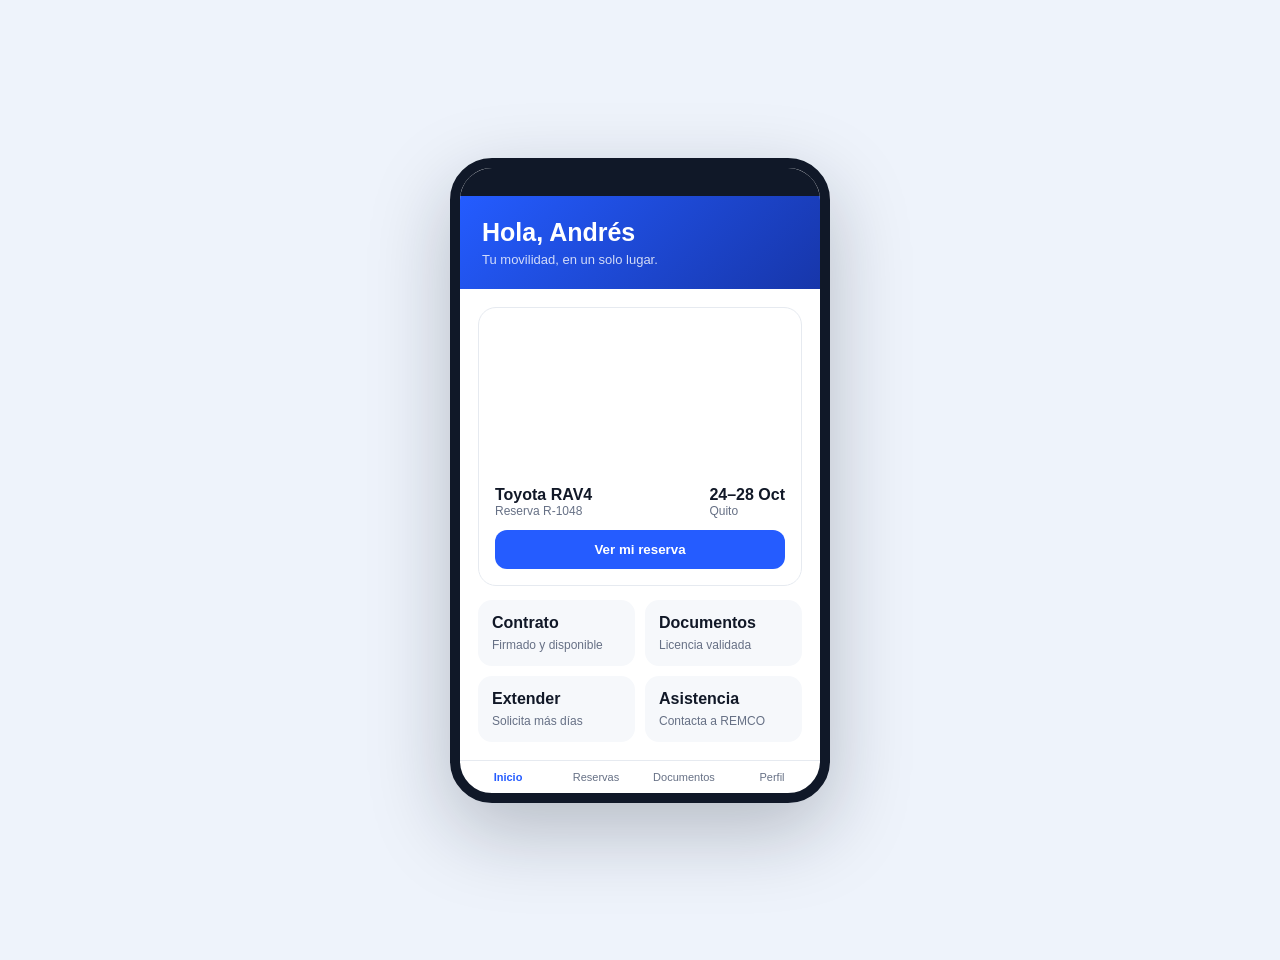
==== app.html @ 87c41fb8 "feat: add REMCO mobile app prototype" ====
<!doctype html><html lang="es"><head><meta charset="utf-8"><meta name="viewport" content="width=device-width,initial-scale=1"><title>REMCO App — OSWIP</title><style>
body{margin:0;font-family:Inter,Arial,sans-serif;background:#eef3fb;color:#111827}.wrap{min-height:100vh;display:grid;place-items:center;padding:30px}.phone{width:360px;max-width:95vw;background:#fff;border:10px solid #101828;border-radius:42px;overflow:hidden;box-shadow:0 28px 80px rgba(16,24,40,.25)}.status{height:28px;background:#101828}.hero{padding:22px;background:linear-gradient(135deg,#245cff,#1736aa);color:#fff}.hero h1{margin:0 0 5px;font-size:25px}.hero p{margin:0;opacity:.8;font-size:13px}.body{padding:18px}.card{border:1px solid #e6eaf0;border-radius:18px;padding:16px;margin-bottom:14px}.thumb{height:150px;border-radius:14px;background:url('https://images.unsplash.com/photo-1533473359331-0135ef1b58bf?auto=format&fit=crop&w=900&q=80') center/cover}.row{display:flex;justify-content:space-between;gap:12px;align-items:center}.muted{color:#667085;font-size:12px}.btn{border:0;background:#255cff;color:#fff;border-radius:12px;padding:12px 14px;font-weight:700;width:100%;margin-top:12px}.grid{display:grid;grid-template-columns:1fr 1fr;gap:10px}.mini{background:#f6f8fb;border-radius:14px;padding:14px}.nav{display:grid;grid-template-columns:repeat(4,1fr);border-top:1px solid #e6eaf0;padding:10px 4px;color:#667085;font-size:11px;text-align:center}.active{color:#255cff;font-weight:700}</style></head><body><div class="wrap"><div class="phone"><div class="status"></div><div class="hero"><h1>Hola, Andrés</h1><p>Tu movilidad, en un solo lugar.</p></div><div class="body"><div class="card"><div class="thumb"></div><div class="row" style="margin-top:12px"><div><b>Toyota RAV4</b><div class="muted">Reserva R-1048</div></div><div><b>24–28 Oct</b><div class="muted">Quito</div></div></div><button class="btn">Ver mi reserva</button></div><div class="grid"><div class="mini"><b>Contrato</b><div class="muted" style="margin-top:6px">Firmado y disponible</div></div><div class="mini"><b>Documentos</b><div class="muted" style="margin-top:6px">Licencia validada</div></div><div class="mini"><b>Extender</b><div class="muted" style="margin-top:6px">Solicita más días</div></div><div class="mini"><b>Asistencia</b><div class="muted" style="margin-top:6px">Contacta a REMCO</div></div></div></div><div class="nav"><div class="active">Inicio</div><div>Reservas</div><div>Documentos</div><div>Perfil</div></div></div></div></body></html>
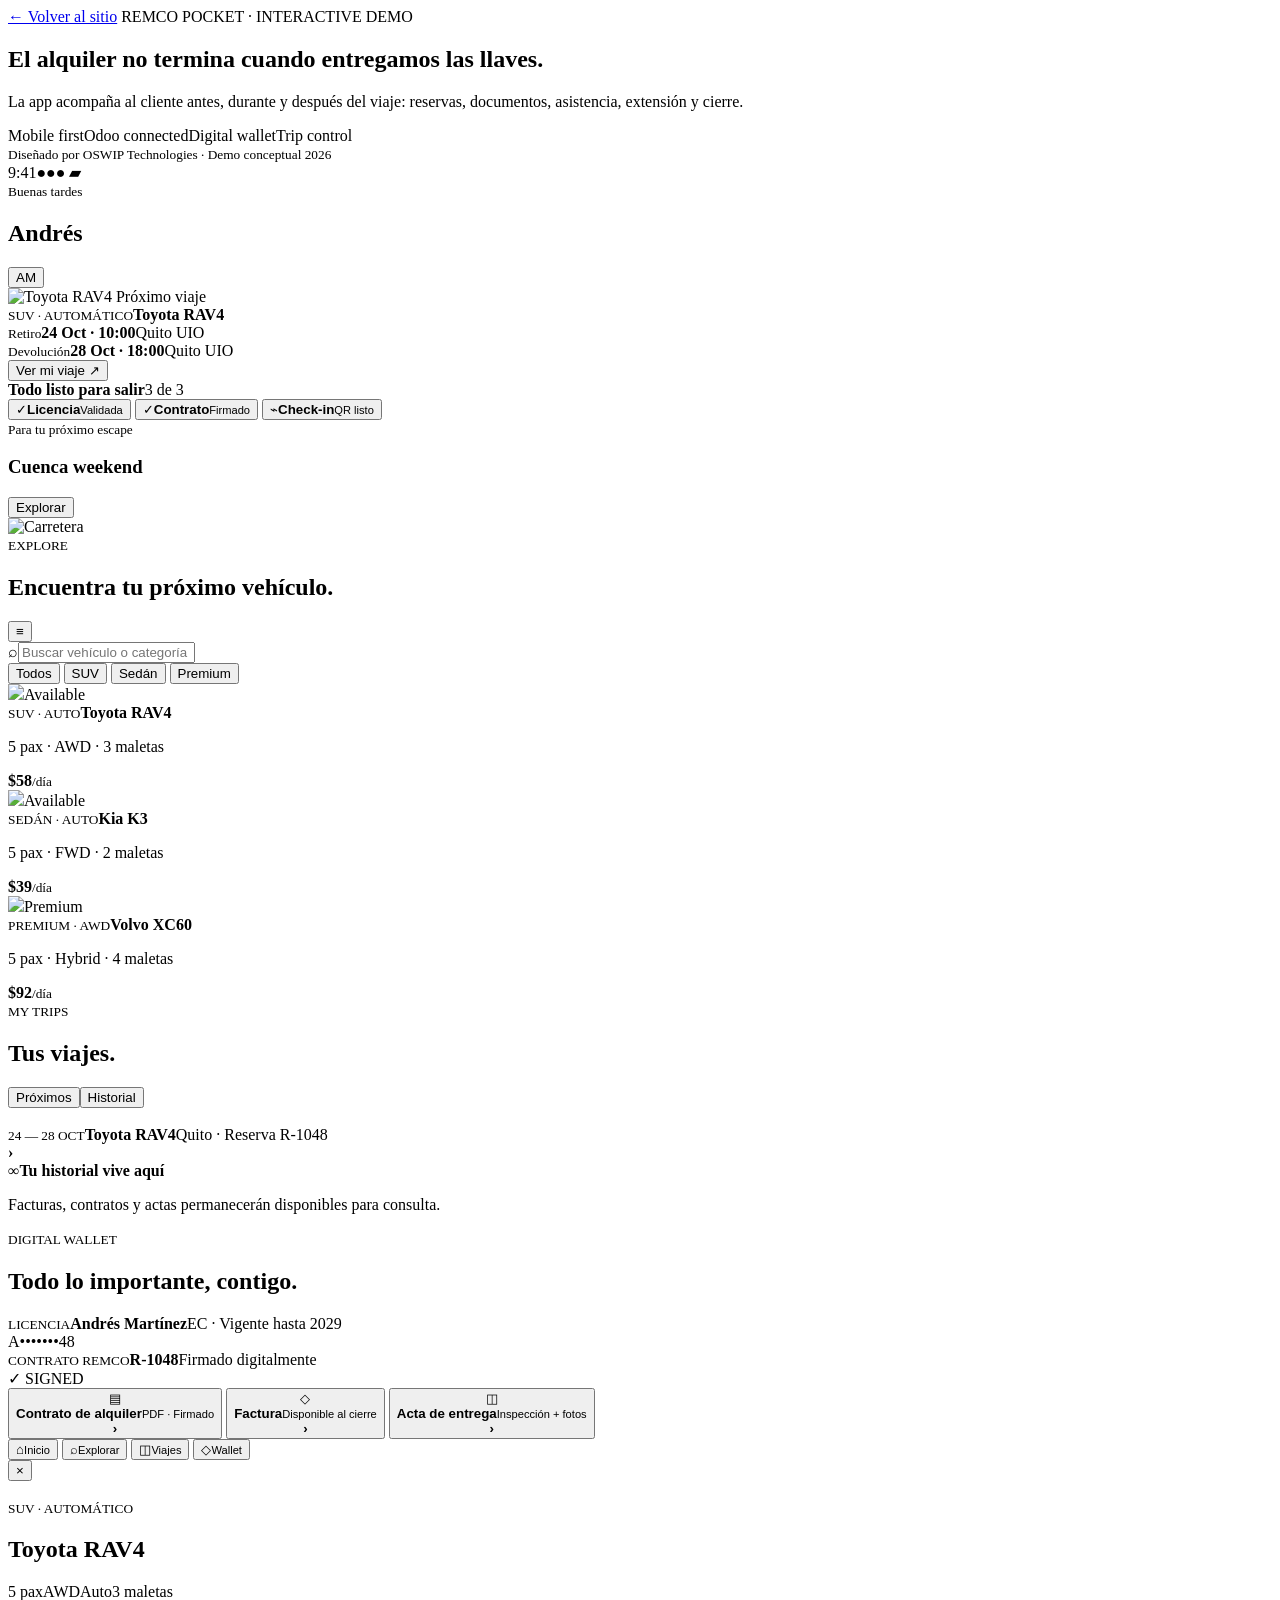
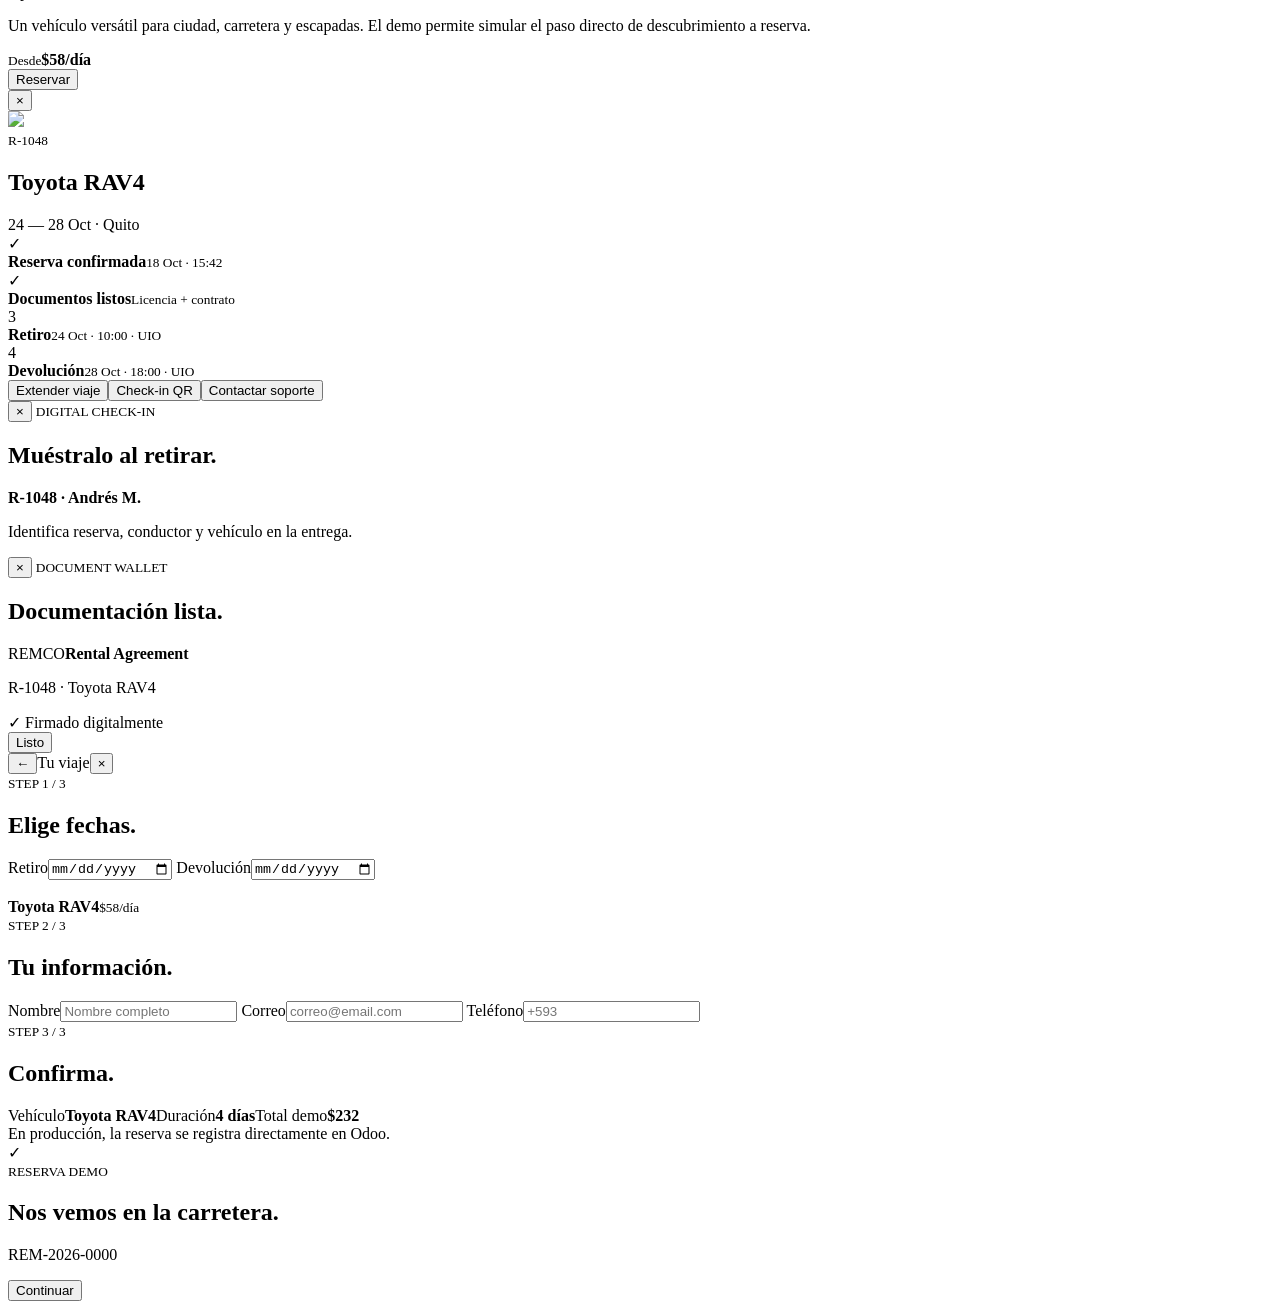
==== commit 0bb8f0f6: "feat: redesign REMCO premium mobile app demo" ====
--- a/app.html
+++ b/app.html
@@ -1,2 +1,201 @@
-<!doctype html><html lang="es"><head><meta charset="utf-8"><meta name="viewport" content="width=device-width,initial-scale=1"><title>REMCO App — OSWIP</title><style>
-body{margin:0;font-family:Inter,Arial,sans-serif;background:#eef3fb;color:#111827}.wrap{min-height:100vh;display:grid;place-items:center;padding:30px}.phone{width:360px;max-width:95vw;background:#fff;border:10px solid #101828;border-radius:42px;overflow:hidden;box-shadow:0 28px 80px rgba(16,24,40,.25)}.status{height:28px;background:#101828}.hero{padding:22px;background:linear-gradient(135deg,#245cff,#1736aa);color:#fff}.hero h1{margin:0 0 5px;font-size:25px}.hero p{margin:0;opacity:.8;font-size:13px}.body{padding:18px}.card{border:1px solid #e6eaf0;border-radius:18px;padding:16px;margin-bottom:14px}.thumb{height:150px;border-radius:14px;background:url('https://images.unsplash.com/photo-1533473359331-0135ef1b58bf?auto=format&fit=crop&w=900&q=80') center/cover}.row{display:flex;justify-content:space-between;gap:12px;align-items:center}.muted{color:#667085;font-size:12px}.btn{border:0;background:#255cff;color:#fff;border-radius:12px;padding:12px 14px;font-weight:700;width:100%;margin-top:12px}.grid{display:grid;grid-template-columns:1fr 1fr;gap:10px}.mini{background:#f6f8fb;border-radius:14px;padding:14px}.nav{display:grid;grid-template-columns:repeat(4,1fr);border-top:1px solid #e6eaf0;padding:10px 4px;color:#667085;font-size:11px;text-align:center}.active{color:#255cff;font-weight:700}</style></head><body><div class="wrap"><div class="phone"><div class="status"></div><div class="hero"><h1>Hola, Andrés</h1><p>Tu movilidad, en un solo lugar.</p></div><div class="body"><div class="card"><div class="thumb"></div><div class="row" style="margin-top:12px"><div><b>Toyota RAV4</b><div class="muted">Reserva R-1048</div></div><div><b>24–28 Oct</b><div class="muted">Quito</div></div></div><button class="btn">Ver mi reserva</button></div><div class="grid"><div class="mini"><b>Contrato</b><div class="muted" style="margin-top:6px">Firmado y disponible</div></div><div class="mini"><b>Documentos</b><div class="muted" style="margin-top:6px">Licencia validada</div></div><div class="mini"><b>Extender</b><div class="muted" style="margin-top:6px">Solicita más días</div></div><div class="mini"><b>Asistencia</b><div class="muted" style="margin-top:6px">Contacta a REMCO</div></div></div></div><div class="nav"><div class="active">Inicio</div><div>Reservas</div><div>Documentos</div><div>Perfil</div></div></div></div></body></html>+<!doctype html>
+<html lang="es">
+<head>
+  <meta charset="utf-8">
+  <meta name="viewport" content="width=device-width,initial-scale=1,viewport-fit=cover">
+  <title>REMCO Pocket — App Demo</title>
+  <meta name="theme-color" content="#0a0e13">
+  <link rel="preconnect" href="https://fonts.googleapis.com">
+  <link rel="preconnect" href="https://fonts.gstatic.com" crossorigin>
+  <link href="https://fonts.googleapis.com/css2?family=Inter+Tight:wght@400;500;600;700;800&family=Manrope:wght@400;500;600;700&display=swap" rel="stylesheet">
+  <link rel="stylesheet" href="app.css">
+</head>
+<body>
+  <div class="ambient ambient-a"></div>
+  <div class="ambient ambient-b"></div>
+
+  <div class="demo-frame">
+    <aside class="demo-copy">
+      <a href="index.html" class="back-site">← Volver al sitio</a>
+      <span class="demo-eyebrow">REMCO POCKET · INTERACTIVE DEMO</span>
+      <h1>El alquiler no termina cuando entregamos las llaves.</h1>
+      <p>La app acompaña al cliente antes, durante y después del viaje: reservas, documentos, asistencia, extensión y cierre.</p>
+      <div class="demo-tags"><span>Mobile first</span><span>Odoo connected</span><span>Digital wallet</span><span>Trip control</span></div>
+      <small>Diseñado por OSWIP Technologies · Demo conceptual 2026</small>
+    </aside>
+
+    <main class="phone-shell">
+      <div class="phone-status"><span>9:41</span><span>●●● ︎▰</span></div>
+
+      <section class="app-view active" data-view="home">
+        <header class="app-header">
+          <div><small>Buenas tardes</small><h2>Andrés</h2></div>
+          <button class="avatar">AM</button>
+        </header>
+
+        <article class="trip-hero">
+          <div class="trip-image">
+            <img src="https://images.unsplash.com/photo-1533473359331-0135ef1b58bf?auto=format&fit=crop&w=1000&q=88" alt="Toyota RAV4">
+            <span class="trip-status"><i></i> Próximo viaje</span>
+            <div class="image-gradient"></div>
+            <div class="trip-car-title"><small>SUV · AUTOMÁTICO</small><strong>Toyota RAV4</strong></div>
+          </div>
+          <div class="trip-meta">
+            <div><small>Retiro</small><strong>24 Oct · 10:00</strong><span>Quito UIO</span></div>
+            <div class="meta-line"></div>
+            <div><small>Devolución</small><strong>28 Oct · 18:00</strong><span>Quito UIO</span></div>
+          </div>
+          <button class="primary-app-btn" data-open-trip>Ver mi viaje <span>↗</span></button>
+        </article>
+
+        <div class="quick-title"><strong>Todo listo para salir</strong><span>3 de 3</span></div>
+        <div class="quick-grid">
+          <button class="quick-card success" data-open-docs><span>✓</span><strong>Licencia</strong><small>Validada</small></button>
+          <button class="quick-card success" data-open-docs><span>✓</span><strong>Contrato</strong><small>Firmado</small></button>
+          <button class="quick-card" data-open-qr><span>⌁</span><strong>Check-in</strong><small>QR listo</small></button>
+        </div>
+
+        <section class="discover-strip">
+          <div class="strip-head"><div><small>Para tu próximo escape</small><h3>Cuenca weekend</h3></div><button data-nav="explore">Explorar</button></div>
+          <div class="strip-media"><img src="https://images.unsplash.com/photo-1467269204594-9661b134dd2b?auto=format&fit=crop&w=1000&q=82" alt="Carretera"></div>
+        </section>
+      </section>
+
+      <section class="app-view" data-view="explore">
+        <header class="explore-header">
+          <div><small>EXPLORE</small><h2>Encuentra tu próximo vehículo.</h2></div>
+          <button class="filter-icon">≡</button>
+        </header>
+        <div class="app-search"><span>⌕</span><input id="appSearch" placeholder="Buscar vehículo o categoría"></div>
+        <div class="app-chips">
+          <button class="active" data-app-filter="all">Todos</button>
+          <button data-app-filter="suv">SUV</button>
+          <button data-app-filter="sedan">Sedán</button>
+          <button data-app-filter="premium">Premium</button>
+        </div>
+        <div class="app-fleet">
+          <article class="app-car-card" data-app-category="suv" data-app-name="Toyota RAV4" data-app-price="58" data-app-image="https://images.unsplash.com/photo-1533473359331-0135ef1b58bf?auto=format&fit=crop&w=1000&q=88">
+            <div class="app-car-media"><img src="https://images.unsplash.com/photo-1533473359331-0135ef1b58bf?auto=format&fit=crop&w=1000&q=88"><span>Available</span></div>
+            <div class="app-car-info"><div><small>SUV · AUTO</small><strong>Toyota RAV4</strong><p>5 pax · AWD · 3 maletas</p></div><div class="app-price"><b>$58</b><small>/día</small></div></div>
+          </article>
+          <article class="app-car-card" data-app-category="sedan" data-app-name="Kia K3" data-app-price="39" data-app-image="https://images.unsplash.com/photo-1549399542-7e3f8b79c341?auto=format&fit=crop&w=1000&q=88">
+            <div class="app-car-media"><img src="https://images.unsplash.com/photo-1549399542-7e3f8b79c341?auto=format&fit=crop&w=1000&q=88"><span>Available</span></div>
+            <div class="app-car-info"><div><small>SEDÁN · AUTO</small><strong>Kia K3</strong><p>5 pax · FWD · 2 maletas</p></div><div class="app-price"><b>$39</b><small>/día</small></div></div>
+          </article>
+          <article class="app-car-card" data-app-category="premium" data-app-name="Volvo XC60" data-app-price="92" data-app-image="https://images.unsplash.com/photo-1606664515524-ed2f786a0bd6?auto=format&fit=crop&w=1000&q=88">
+            <div class="app-car-media"><img src="https://images.unsplash.com/photo-1606664515524-ed2f786a0bd6?auto=format&fit=crop&w=1000&q=88"><span>Premium</span></div>
+            <div class="app-car-info"><div><small>PREMIUM · AWD</small><strong>Volvo XC60</strong><p>5 pax · Hybrid · 4 maletas</p></div><div class="app-price"><b>$92</b><small>/día</small></div></div>
+          </article>
+        </div>
+      </section>
+
+      <section class="app-view" data-view="trips">
+        <header class="simple-header"><small>MY TRIPS</small><h2>Tus viajes.</h2></header>
+        <div class="segmented"><button class="active">Próximos</button><button>Historial</button></div>
+        <article class="trip-list-card" data-open-trip>
+          <img src="https://images.unsplash.com/photo-1533473359331-0135ef1b58bf?auto=format&fit=crop&w=700&q=85" alt="">
+          <div><small>24 — 28 OCT</small><strong>Toyota RAV4</strong><span>Quito · Reserva R-1048</span></div>
+          <b>›</b>
+        </article>
+        <div class="empty-past">
+          <span>∞</span><strong>Tu historial vive aquí</strong><p>Facturas, contratos y actas permanecerán disponibles para consulta.</p>
+        </div>
+      </section>
+
+      <section class="app-view" data-view="wallet">
+        <header class="simple-header"><small>DIGITAL WALLET</small><h2>Todo lo importante, contigo.</h2></header>
+        <div class="wallet-stack">
+          <article class="wallet-card license-card"><small>LICENCIA</small><strong>Andrés Martínez</strong><span>EC · Vigente hasta 2029</span><div class="wallet-code">A•••••••48</div></article>
+          <article class="wallet-card contract-card"><small>CONTRATO REMCO</small><strong>R-1048</strong><span>Firmado digitalmente</span><div class="signed">✓ SIGNED</div></article>
+        </div>
+        <div class="doc-list">
+          <button data-open-docs><span>▤</span><div><strong>Contrato de alquiler</strong><small>PDF · Firmado</small></div><b>›</b></button>
+          <button data-open-docs><span>◇</span><div><strong>Factura</strong><small>Disponible al cierre</small></div><b>›</b></button>
+          <button data-open-docs><span>◫</span><div><strong>Acta de entrega</strong><small>Inspección + fotos</small></div><b>›</b></button>
+        </div>
+      </section>
+
+      <nav class="bottom-nav">
+        <button class="active" data-nav="home"><span>⌂</span><small>Inicio</small></button>
+        <button data-nav="explore"><span>⌕</span><small>Explorar</small></button>
+        <button data-nav="trips"><span>◫</span><small>Viajes</small></button>
+        <button data-nav="wallet"><span>◇</span><small>Wallet</small></button>
+      </nav>
+
+      <div class="app-sheet" id="carSheet">
+        <div class="sheet-handle"></div>
+        <button class="sheet-close" data-close-sheet>×</button>
+        <div class="sheet-car-image"><img id="sheetCarImage" src="" alt=""></div>
+        <div class="sheet-body">
+          <small>SUV · AUTOMÁTICO</small>
+          <h2 id="sheetCarName">Toyota RAV4</h2>
+          <div class="sheet-specs"><span>5 pax</span><span>AWD</span><span>Auto</span><span>3 maletas</span></div>
+          <p>Un vehículo versátil para ciudad, carretera y escapadas. El demo permite simular el paso directo de descubrimiento a reserva.</p>
+          <div class="sheet-price"><div><small>Desde</small><strong id="sheetCarPrice">$58/día</strong></div><button id="sheetBookBtn">Reservar</button></div>
+        </div>
+      </div>
+
+      <div class="app-sheet" id="tripSheet">
+        <div class="sheet-handle"></div>
+        <button class="sheet-close" data-close-sheet>×</button>
+        <div class="trip-sheet-hero"><img src="https://images.unsplash.com/photo-1533473359331-0135ef1b58bf?auto=format&fit=crop&w=900&q=88"><div><small>R-1048</small><h2>Toyota RAV4</h2><span>24 — 28 Oct · Quito</span></div></div>
+        <div class="trip-timeline">
+          <div class="done"><span>✓</span><div><strong>Reserva confirmada</strong><small>18 Oct · 15:42</small></div></div>
+          <div class="done"><span>✓</span><div><strong>Documentos listos</strong><small>Licencia + contrato</small></div></div>
+          <div class="active"><span>3</span><div><strong>Retiro</strong><small>24 Oct · 10:00 · UIO</small></div></div>
+          <div><span>4</span><div><strong>Devolución</strong><small>28 Oct · 18:00 · UIO</small></div></div>
+        </div>
+        <div class="trip-actions"><button data-extend-trip>Extender viaje</button><button data-open-qr>Check-in QR</button><button>Contactar soporte</button></div>
+      </div>
+
+      <div class="center-modal" id="qrModal">
+        <button class="modal-x" data-close-center>×</button>
+        <small>DIGITAL CHECK-IN</small>
+        <h2>Muéstralo al retirar.</h2>
+        <div class="fake-qr">
+          <i></i><i></i><i></i><i></i><i></i><i></i><i></i><i></i><i></i>
+          <i></i><i></i><i></i><i></i><i></i><i></i><i></i><i></i><i></i>
+          <i></i><i></i><i></i><i></i><i></i><i></i><i></i><i></i><i></i>
+        </div>
+        <strong>R-1048 · Andrés M.</strong>
+        <p>Identifica reserva, conductor y vehículo en la entrega.</p>
+      </div>
+
+      <div class="center-modal" id="docsModal">
+        <button class="modal-x" data-close-center>×</button>
+        <small>DOCUMENT WALLET</small>
+        <h2>Documentación lista.</h2>
+        <div class="doc-preview"><span>REMCO</span><strong>Rental Agreement</strong><p>R-1048 · Toyota RAV4</p><div>✓ Firmado digitalmente</div></div>
+        <button class="primary-app-btn" data-close-center>Listo</button>
+      </div>
+
+      <div class="booking-mini" id="miniBooking">
+        <div class="mini-book-top"><button id="miniBack">←</button><span id="miniStepTitle">Tu viaje</span><button data-close-mini>×</button></div>
+        <div class="mini-step active" data-mini-step="1">
+          <small>STEP 1 / 3</small><h2>Elige fechas.</h2>
+          <label><span>Retiro</span><input id="miniPickup" type="date"></label>
+          <label><span>Devolución</span><input id="miniReturn" type="date"></label>
+          <div class="mini-selected"><img id="miniCarImage" src=""><div><strong id="miniCarName">Toyota RAV4</strong><small id="miniCarPrice">$58/día</small></div></div>
+        </div>
+        <div class="mini-step" data-mini-step="2">
+          <small>STEP 2 / 3</small><h2>Tu información.</h2>
+          <label><span>Nombre</span><input id="miniName" placeholder="Nombre completo"></label>
+          <label><span>Correo</span><input id="miniEmail" type="email" placeholder="correo@email.com"></label>
+          <label><span>Teléfono</span><input id="miniPhone" placeholder="+593"></label>
+        </div>
+        <div class="mini-step" data-mini-step="3">
+          <small>STEP 3 / 3</small><h2>Confirma.</h2>
+          <div class="mini-summary"><span>Vehículo</span><strong id="miniSummaryCar">Toyota RAV4</strong><span>Duración</span><strong id="miniSummaryDays">4 días</strong><span>Total demo</span><strong id="miniSummaryTotal">$232</strong></div>
+          <div class="mini-note">En producción, la reserva se registra directamente en Odoo.</div>
+        </div>
+        <div class="mini-success" data-mini-step="4">
+          <div class="mini-success-icon">✓</div><small>RESERVA DEMO</small><h2>Nos vemos en la carretera.</h2><p id="miniConfirmCode">REM-2026-0000</p>
+        </div>
+        <button class="mini-next" id="miniNext">Continuar</button>
+      </div>
+    </main>
+  </div>
+
+  <script src="app.js"></script>
+</body>
+</html>
